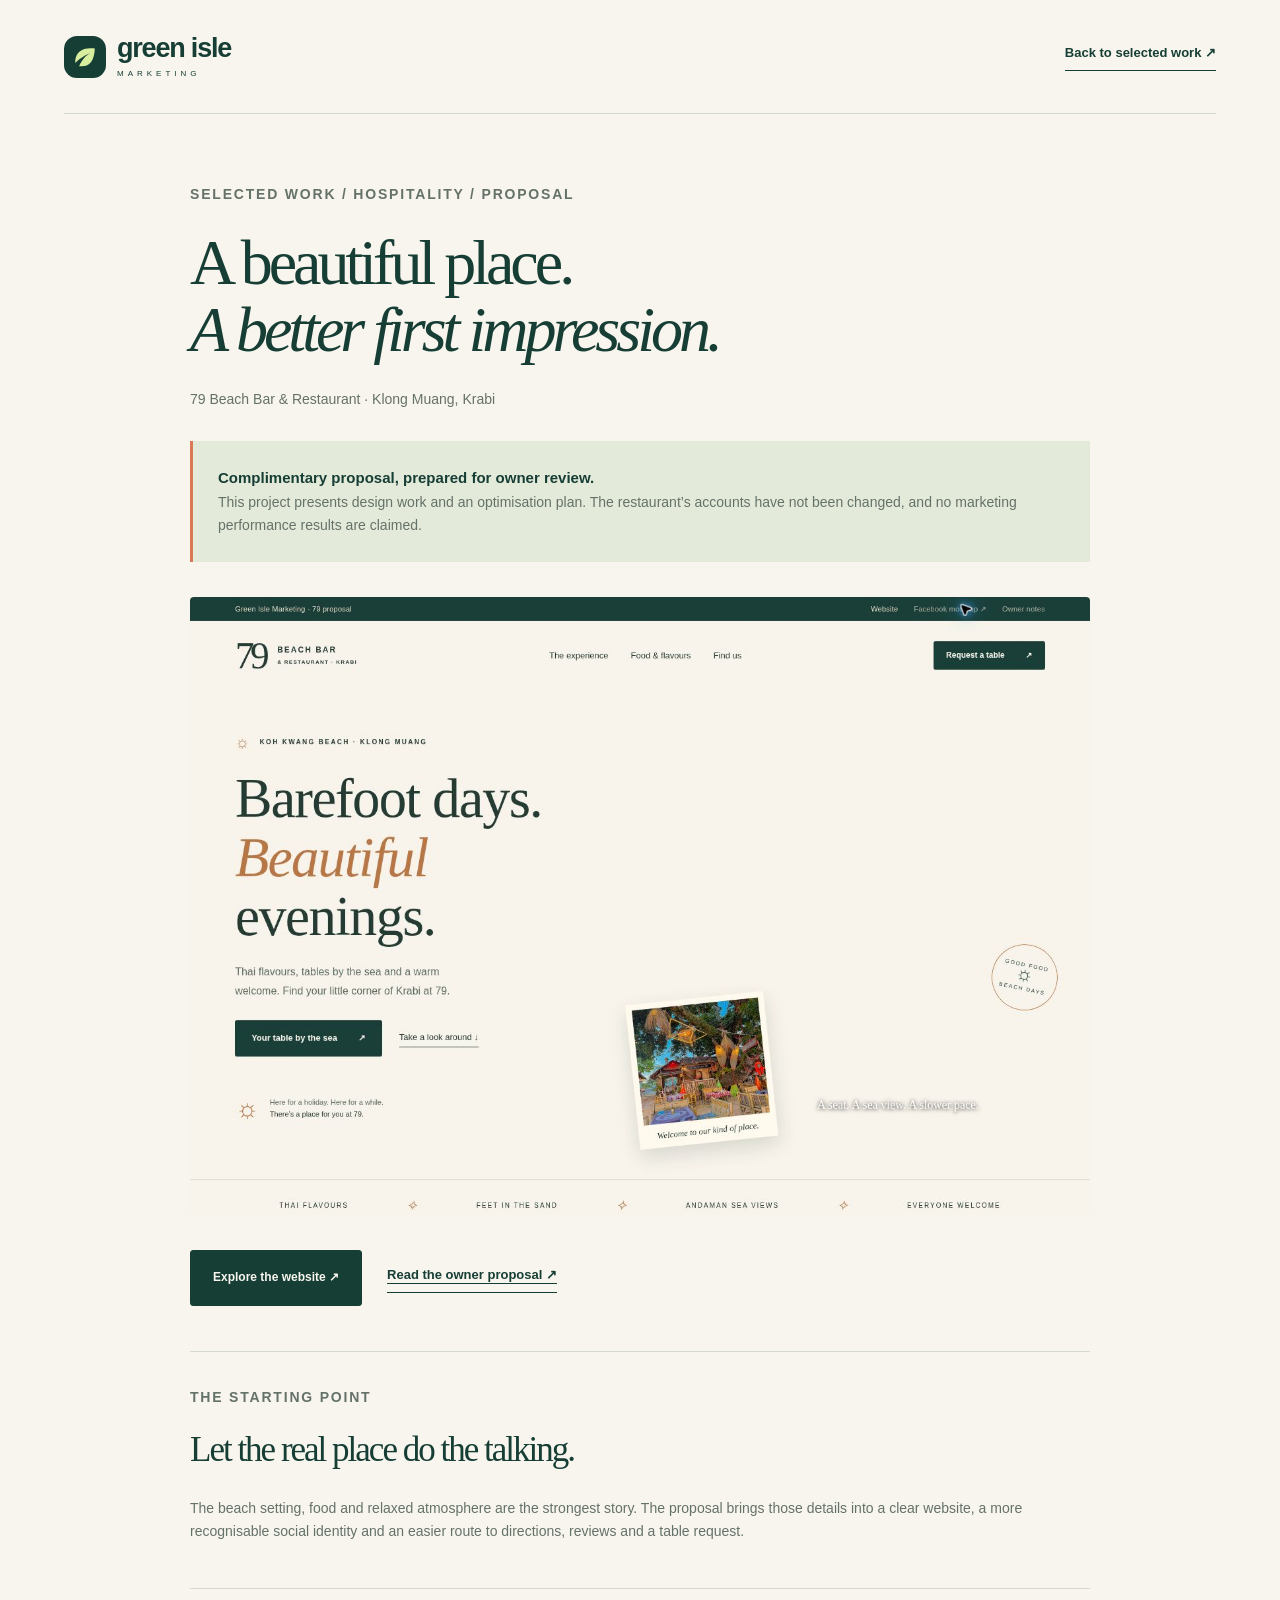
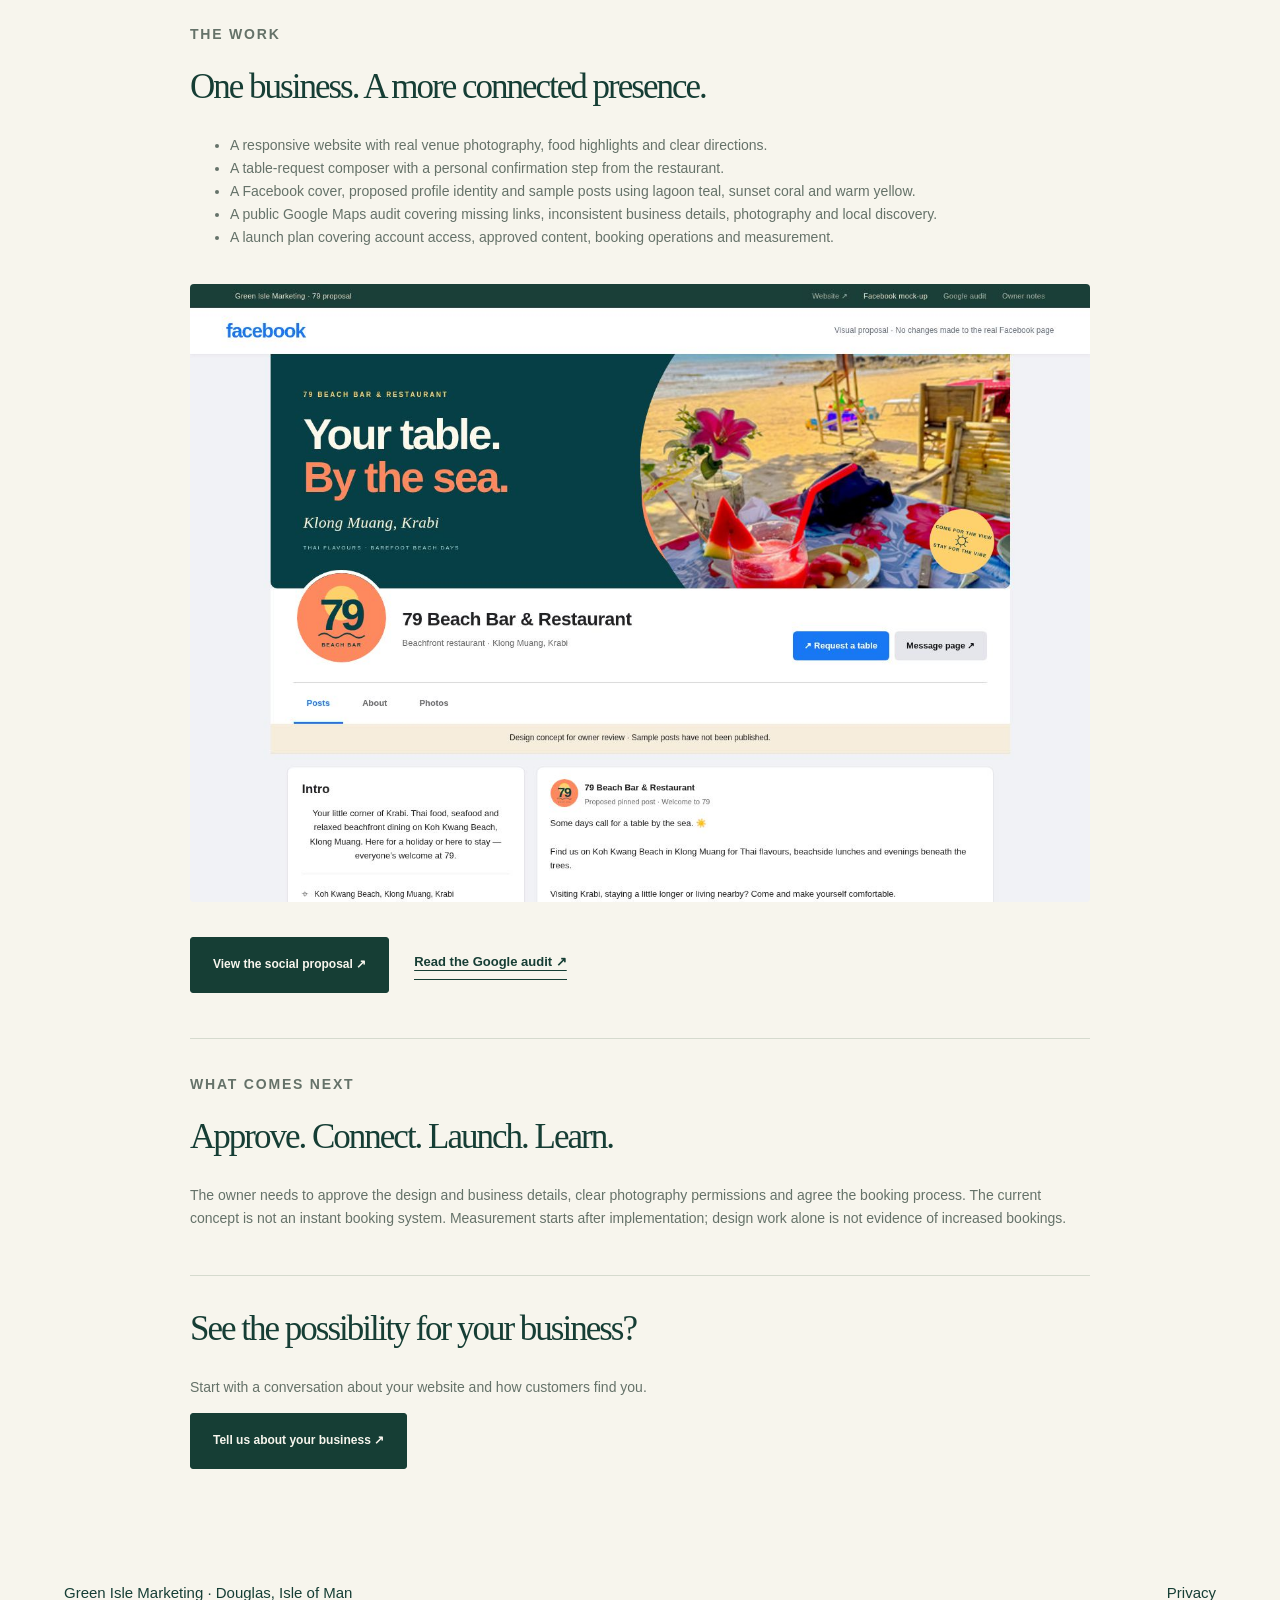
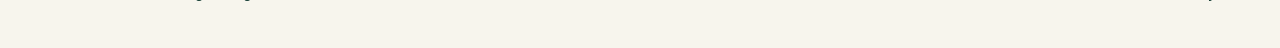
==== work/79-beach-bar/index.html @ 3f42dbac "Add Green Isle Marketing website, portfolio and proposal demos" ====
<!doctype html><html lang="en-GB"><head><meta charset="utf-8"><meta name="viewport" content="width=device-width,initial-scale=1"><title>79 Beach Bar — Website & Marketing Proposal | Green Isle Marketing</title><meta name="description" content="A complimentary restaurant website and marketing proposal: website design, Facebook identity and Google Maps audit."><meta name="robots" content="noindex,follow"><link rel="icon" href="../../assets/mark.svg"><link rel="stylesheet" href="../../styles.css"></head><body><a class="skip" href="#main">Skip to content</a><header class="site-header shell"><a class="brand" href="../../index.html"><img src="../../assets/mark.svg" width="42" height="42" alt=""><span>green isle<small>MARKETING</small></span></a><a class="text-link" href="../../index.html#work">Back to selected work ↗</a></header><main id="main" class="shell document"><p class="eyebrow">SELECTED WORK / HOSPITALITY / PROPOSAL</p><h1>A beautiful place.<br><em>A better first impression.</em></h1><p>79 Beach Bar & Restaurant · Klong Muang, Krabi</p><div class="case-banner"><strong>Complimentary proposal, prepared for owner review.</strong><p>This project presents design work and an optimisation plan. The restaurant’s accounts have not been changed, and no marketing performance results are claimed.</p></div><img class="case-image" src="../../assets/79-website.jpg" alt="79 Beach Bar website design" width="1363" height="936"><div class="actions"><a class="btn" href="../../proposals/79-beach-bar/">Explore the website ↗</a><a class="text-link" href="../../proposals/79-beach-bar/proposal.html">Read the owner proposal ↗</a></div><section><p class="eyebrow">THE STARTING POINT</p><h2>Let the real place do the talking.</h2><p>The beach setting, food and relaxed atmosphere are the strongest story. The proposal brings those details into a clear website, a more recognisable social identity and an easier route to directions, reviews and a table request.</p></section><section><p class="eyebrow">THE WORK</p><h2>One business. A more connected presence.</h2><ul><li>A responsive website with real venue photography, food highlights and clear directions.</li><li>A table-request composer with a personal confirmation step from the restaurant.</li><li>A Facebook cover, proposed profile identity and sample posts using lagoon teal, sunset coral and warm yellow.</li><li>A public Google Maps audit covering missing links, inconsistent business details, photography and local discovery.</li><li>A launch plan covering account access, approved content, booking operations and measurement.</li></ul><img class="case-image" src="../../assets/79-social.jpg" alt="Facebook page design proposal in teal, coral and yellow" width="1363" height="936"><div class="actions"><a class="btn" href="../../proposals/79-beach-bar/facebook.html">View the social proposal ↗</a><a class="text-link" href="../../proposals/79-beach-bar/google-audit.html">Read the Google audit ↗</a></div></section><section><p class="eyebrow">WHAT COMES NEXT</p><h2>Approve. Connect. Launch. Learn.</h2><p>The owner needs to approve the design and business details, clear photography permissions and agree the booking process. The current concept is not an instant booking system. Measurement starts after implementation; design work alone is not evidence of increased bookings.</p></section><section><h2>See the possibility for your business?</h2><p>Start with a conversation about your website and how customers find you.</p><a class="btn" href="../../index.html#contact">Tell us about your business ↗</a></section></main><footer class="footer shell"><span>Green Isle Marketing · Douglas, Isle of Man</span><a href="../../privacy.html">Privacy</a></footer></body></html>
---- styles.css ----
:root{--green:#163e35;--dark:#10352e;--cream:#f7f5ed;--lime:#d9ed9e;--muted:#657269;--line:#d5dace;--orange:#db7957}*{box-sizing:border-box}html{scroll-behavior:smooth;scroll-padding-top:30px}body{margin:0;background:var(--cream);color:var(--green);font:15px/1.65 Arial,Helvetica,sans-serif}a{color:inherit;text-decoration:none}button,input,select,textarea{font:inherit}img{display:block;max-width:100%;height:auto}button,a,input,textarea,select{ -webkit-tap-highlight-color:transparent}a:focus-visible,button:focus-visible{outline:3px solid var(--orange);outline-offset:5px}h1,h2,h3,p{margin-top:0}h1,h2,h3{line-height:1.05;font-weight:400;letter-spacing:-2px}h1,h2,h3,em{font-family:Georgia,'Times New Roman',serif}em{font-weight:400}h1{font-size:clamp(58px,5.4vw,86px);margin-bottom:25px;letter-spacing:-4px}h2{font-size:clamp(40px,4vw,61px);margin-bottom:28px}h3{font-size:38px;letter-spacing:-1.2px}.shell{width:min(1240px,90%);margin-inline:auto}.section{padding-block:100px}.eyebrow{font:700 10px/1.5 Arial,sans-serif;letter-spacing:1.8px;margin-bottom:24px}.btn{display:inline-flex;align-items:center;justify-content:space-between;gap:26px;padding:17px 22px;background:var(--green);color:var(--cream);border:1px solid var(--green);border-radius:3px;font-size:12px;font-weight:700;transition:background .2s,transform .2s;cursor:pointer}.btn:hover{background:#28594c;transform:translateY(-2px)}.btn.small{padding:12px 18px}.btn.lime{background:var(--lime);color:var(--green);border-color:var(--lime)}.btn.lime:hover{background:#e6f6bb}.text-link{display:inline-block;font-size:13px;font-weight:600;border-bottom:1px solid currentColor;padding-bottom:7px}.brand{display:flex;gap:11px;align-items:center}.brand>span{font:700 27px/.9 Arial,sans-serif;letter-spacing:-1.2px}.brand small{display:block;font-size:8px;letter-spacing:4px;margin-top:9px;font-weight:400}.site-header{min-height:114px;display:flex;align-items:center;justify-content:space-between;border-bottom:1px solid var(--line)}.site-header nav{display:flex;gap:30px;align-items:center;font-size:12px}.site-header nav>a:not(.btn):hover{text-decoration:underline;text-underline-offset:5px}.menu-toggle{display:none}.hero{display:grid;grid-template-columns:1.05fr 1fr;gap:38px;align-items:center;padding-top:68px;padding-bottom:90px;min-height:690px}.dot{display:inline-block;width:7px;height:7px;border-radius:50%;background:var(--orange);margin-right:7px}.hero .eyebrow{font-size:9px;letter-spacing:1.5px}.hero h1 em{color:#59754a}.period{color:var(--orange)}.hero-lead{font-size:16px;color:var(--muted);line-height:1.8;margin-bottom:28px}.actions{display:flex;align-items:center;gap:25px;flex-wrap:wrap}.hero-foot{font-size:10px;color:var(--muted);margin:25px 0 0}.hero-art{position:relative;height:490px;background:#e0e6d6;border-radius:180px 6px 6px 6px;padding:26px 22px}.art-top{display:flex;justify-content:end;gap:35px;font-size:7px;letter-spacing:1px;margin:2px 0 40px}.browser-frame{display:block;border-radius:7px;overflow:hidden;background:#fff;box-shadow:0 20px 55px #143c3320}.browser-chrome{height:26px;background:white;padding:9px;display:flex;align-items:center;gap:4px}.browser-chrome i{height:4px;width:4px;border-radius:50%;background:#d9ded8}.browser-chrome span{font-size:6px;color:#617168;margin-left:15px;flex:1}.browser-chrome b{font-size:8px}.hero-screen{transform:rotate(-4deg);margin-left:-30px;width:calc(100% + 10px);position:relative;z-index:1}.hero-screen>img{width:100%;height:auto}.social-preview{position:absolute;right:-18px;bottom:4px;width:57%;background:#fff;padding:7px;box-shadow:0 12px 35px #123b3326;transform:rotate(6deg);z-index:2}.social-preview img{width:100%}.social-preview span{display:block;font-size:8px;text-align:center;padding:8px 0 4px}.art-note{position:absolute;bottom:23px;left:20px}.art-note>span{font-size:7px;letter-spacing:1.4px}.art-note p{font:italic 19px/1.2 Georgia,serif;margin:9px 0 0}.sunburst{position:absolute;top:-22px;right:24px;font-size:69px;line-height:1;color:var(--orange);z-index:3}.principles{border-block:1px solid var(--line)}.principles .shell{display:flex;align-items:center;justify-content:space-between;gap:15px;padding:24px 0;font-size:12px}.principles i{color:var(--orange);font-size:22px;font-style:normal}.intro{display:grid;grid-template-columns:.4fr 1fr;gap:50px}.intro h2{font-size:47px}.intro>div>p{max-width:650px;color:var(--muted);font-size:15px;margin-bottom:25px}.work{background:#e9eddf}.section-heading{display:flex;align-items:end;justify-content:space-between;margin-bottom:48px;gap:25px}.section-heading h2{margin-bottom:0}.section-heading>p{font-size:13px;color:var(--muted);margin:0}.featured-work,.secondary-work{display:grid;grid-template-columns:1.22fr 1fr;align-items:center;gap:65px}.work-visual{background:#d3dcca;padding:52px 25px 32px;position:relative;border-radius:5px;overflow:hidden}.work-visual>img{box-shadow:0 12px 30px #163e351a;transform:rotate(-3deg);transition:transform .25s}.work-visual:hover img{transform:rotate(0)}.project-label{position:absolute;top:20px;left:25px;font-size:8px;letter-spacing:1.4px}.round-arrow{display:flex;position:absolute;bottom:20px;right:20px;width:48px;height:48px;border-radius:50%;align-items:center;justify-content:center;background:var(--green);color:white;font-size:23px}.work-copy .eyebrow{font-size:9px;margin-bottom:22px}.work-copy p:not(.eyebrow){font-size:14px;color:var(--muted)}.tags{display:flex;gap:7px;flex-wrap:wrap;margin:22px 0}.tags span{font-size:9px;border:1px solid #bfcab6;padding:5px 9px;border-radius:20px}.work-copy small{display:block;margin-top:20px;font-size:10px;color:var(--muted);line-height:1.7}.secondary-work{border-top:1px solid #cad4c0;padding-top:55px;margin-top:60px}.solar-poster{min-height:330px;background:#142b3d;color:#fff8df;padding:35px;border-radius:4px;position:relative;overflow:hidden}.solar-poster>span{font-size:8px;letter-spacing:2px;color:#d4dfae}.solar-poster h3{font-size:52px;margin:35px 0}.solar-poster em{color:#d7e992}.solar-line{display:flex;align-items:center;gap:18px;border-top:1px solid #ffffff35;padding-top:15px}.solar-line>span{font-size:40px;color:#d7e992}.solar-line b{font-size:12px}.solar-line p{font-size:10px;color:#c7d2d9;margin:5px 0}.services{display:grid;grid-template-columns:.9fr 1.2fr;gap:80px}.service-heading>p:not(.eyebrow){font-size:14px;color:var(--muted);margin-bottom:27px}.service-heading h2{font-size:49px}.service-list details{border-top:1px solid var(--line);padding:26px 0}.service-list details:last-child{border-bottom:1px solid var(--line)}summary{cursor:pointer;list-style:none;display:flex;align-items:center;gap:18px}summary::-webkit-details-marker{display:none}.service-list summary>span{font-size:9px;color:var(--muted)}summary h3{font:400 25px/1.25 Georgia,serif;letter-spacing:-.5px;margin:0;flex:1}summary b{font-size:24px;font-weight:400;transition:transform .2s}details[open]>summary>b{transform:rotate(45deg)}.service-list details>div{margin:22px 0 0 34px}.service-list p,.service-list li{font-size:13px;color:var(--muted)}.service-list ul{padding-left:16px;line-height:2}.fine{font-size:10px!important}.approach{background:var(--green);color:var(--cream)}.approach .eyebrow{color:var(--lime)}.approach h2 em{color:var(--lime)}.approach .section-heading>p{color:#c1d0c6}.steps{display:grid;grid-template-columns:repeat(4,1fr);gap:35px;margin-top:70px}.steps article{border-top:1px solid #829b8d;padding-top:25px}.steps span{font-size:9px;letter-spacing:1.5px;color:var(--lime)}.steps h3{font-size:26px;letter-spacing:-.5px;margin:23px 0 18px}.steps p{font-size:12px;color:#c1d0c6}.about{display:grid;grid-template-columns:1fr 1fr;gap:100px}.about h2{font-size:52px}.about .large-copy{font:26px/1.35 Georgia,serif;color:var(--green)}.about p{color:var(--muted);font-size:14px}.location{margin-top:30px;border-top:1px solid var(--line);padding-top:25px;display:flex;gap:20px;align-items:center}.location>span{font-size:35px}.location strong{font-size:12px}.location small{font-size:10px;display:block;margin-top:6px;color:var(--muted)}.faq{padding-top:0;display:grid;grid-template-columns:.4fr 1fr;gap:50px}.faq details{padding:21px 0;border-top:1px solid var(--line)}.faq summary{font-size:15px;justify-content:space-between}.faq details p{font-size:13px;color:var(--muted);max-width:680px;margin:15px 0 0}.contact{background:#10352e;color:var(--cream)}.contact-grid{display:grid;grid-template-columns:1fr 1fr;gap:85px}.contact h2{font-size:62px}.contact h2 em{color:var(--lime)}.contact-grid>div>p:not(.eyebrow){max-width:350px;font-size:14px;color:#b7cbbd}.contact-email{font-size:16px;border-bottom:1px solid #b7cbbd;padding-bottom:7px;display:inline-block;margin:10px 0 25px}.contact .contact-location{font-size:11px!important}.contact form{display:grid;grid-template-columns:1fr 1fr;gap:20px 18px;align-content:start}.contact label{font-size:11px;min-width:0}.contact label>span{color:#b7cbbd;font-size:9px}.contact input,.contact select,.contact textarea{width:100%;display:block;background:#ffffff08;color:#fff;border:1px solid #57746a;border-radius:3px;padding:12px;margin-top:8px;font-size:13px;min-width:0}.contact input:focus,.contact textarea:focus,.contact select:focus{outline:2px solid var(--lime);outline-offset:2px}.contact input::placeholder,.contact textarea::placeholder{color:#b7cbbd}.contact select option{background:var(--green)}.contact textarea{resize:vertical}.full{grid-column:1/-1}.form-note{font-size:10px;color:#b7cbbd;margin:0}.form-note a{text-decoration:underline}.footer{padding-block:42px;display:flex;justify-content:space-between;align-items:center;gap:20px}.footer>p{font-size:12px;color:var(--muted);margin:0}.footer>div{font-size:10px;display:flex;gap:15px;flex-wrap:wrap;justify-content:end}.footer>div>span{flex-basis:100%;text-align:right;color:var(--muted)}dialog{border:0;border-radius:7px;padding:38px;max-width:600px;width:calc(100% - 30px);color:var(--green);background:var(--cream);max-height:90vh;box-shadow:0 20px 70px #0005}dialog::backdrop{background:#10352ecc}dialog h2{font-size:38px}dialog p{font-size:13px}dialog pre{white-space:pre-wrap;overflow-wrap:anywhere;font:12px/1.6 Arial,sans-serif;background:#e7ebdf;padding:18px;max-height:36vh;overflow:auto}.close{position:absolute;right:12px;top:8px;font-size:28px;background:none;border:0;color:var(--green);cursor:pointer}.copy{border:0;border-bottom:1px solid var(--green);padding:8px 0;background:none;color:var(--green);font-size:12px;margin-left:20px;cursor:pointer}.skip{position:absolute;left:10px;top:-100px;background:var(--green);color:white;padding:10px;z-index:10}.skip:focus{top:10px}.document{max-width:900px;padding-block:70px}.document h1{font-size:64px}.document h2{font-size:35px}.document p,.document li{font-size:14px;color:var(--muted)}.document section{margin-top:45px;padding-top:35px;border-top:1px solid var(--line)}.document .case-image{border-radius:4px;margin:35px 0}.document .actions{margin:30px 0}.document a:not(.btn){text-decoration:underline;text-underline-offset:4px}.document .case-banner{background:#e4eada;padding:25px;border-left:3px solid var(--orange);margin:30px 0}.document .case-banner p:last-child{margin:0}
@media(min-width:1500px){.hero{padding-top:90px;padding-bottom:110px}.hero-art{height:515px}}@media(max-width:1000px){.hero{gap:25px}.hero-art{height:410px}.hero h1{font-size:65px}.art-note p{font-size:15px}.social-preview{bottom:15px}.services,.about,.contact-grid{gap:40px}.featured-work,.secondary-work{gap:35px}.steps{gap:22px}.hero .actions{gap:15px}.hero .btn{font-size:11px;padding:15px}.solar-poster h3{font-size:43px}.site-header nav{gap:20px}}@media(max-width:760px){.shell{width:88%}.section{padding-block:65px}.site-header{min-height:88px;position:relative}.brand>span{font-size:24px}.brand img{width:36px;height:36px}.brand small{font-size:7px;letter-spacing:3px}.menu-toggle{display:flex;align-items:center;gap:14px;background:none;border:1px solid var(--line);border-radius:3px;padding:8px 10px;color:var(--green);font-size:11px}.site-header nav{display:none;position:absolute;top:80px;left:0;right:0;flex-direction:column;background:var(--cream);z-index:10;padding:25px;box-shadow:0 15px 25px #0002;align-items:stretch;gap:20px}.site-header nav.open{display:flex}.hero{grid-template-columns:1fr;gap:50px;padding-top:38px;padding-bottom:65px}.hero h1{font-size:clamp(52px,10vw,72px);letter-spacing:-2.8px}.hero .eyebrow{font-size:8px;letter-spacing:1.2px}.hero-lead{font-size:14px}.hero .btn{font-size:11px;padding:16px 18px}.hero .actions{gap:21px}.text-link{font-size:12px}.hero-foot{font-size:9px}.hero-art{height:390px;width:calc(100% - 8px);margin-left:8px;padding:22px 17px;border-top-left-radius:130px}.art-top{font-size:6px;gap:20px;margin-bottom:35px}.hero-screen{margin-left:-20px;width:calc(100% + 10px)}.social-preview{width:55%;right:-12px;bottom:12px}.art-note{bottom:28px;left:15px}.art-note>span{font-size:6px}.art-note p{font-size:17px}.sunburst{font-size:58px;right:15px}.principles .shell{flex-wrap:wrap;justify-content:center;font-size:10px;gap:9px 14px;padding:18px 0}.principles i{font-size:17px}.principles i:nth-of-type(2){display:none}.intro{display:block}.intro h2{font-size:37px}.intro>div>p{font-size:14px}.section-heading{align-items:start;flex-direction:column;gap:15px;margin-bottom:30px}.section-heading h2{font-size:45px}.section-heading>p{font-size:12px}.featured-work,.secondary-work{grid-template-columns:1fr;gap:30px}.work-visual{padding:45px 20px 25px}.work-copy h3{font-size:37px}.work-copy .eyebrow{margin-bottom:15px}.work-copy small{font-size:9px}.secondary-work{padding-top:35px;margin-top:40px}.solar-poster{min-height:285px;padding:28px}.solar-poster h3{font-size:43px}.services{grid-template-columns:1fr;gap:40px}.service-heading h2{font-size:43px}.service-list summary h3{font-size:24px}.service-list details{padding:22px 0}.steps{grid-template-columns:1fr 1fr;gap:26px;margin-top:40px}.steps h3{font-size:25px}.steps p{font-size:12px}.about{grid-template-columns:1fr;gap:15px}.about h2{font-size:44px}.about .large-copy{font-size:25px}.faq{display:block;padding-top:0}.faq summary{font-size:14px;gap:20px}.contact-grid{grid-template-columns:1fr;gap:35px}.contact h2{font-size:52px}.contact form{gap:18px 14px}.contact input,.contact textarea,.contact select{font-size:16px;padding:11px 9px}.footer{flex-wrap:wrap;padding-block:32px}.footer>p{font-size:10px}.footer>div{width:100%;justify-content:start;border-top:1px solid var(--line);padding-top:20px}.footer>div>span{text-align:left}dialog{padding:30px 22px}dialog h2{font-size:32px}.document{padding-block:45px}.document h1{font-size:47px;letter-spacing:-2px}.document h2{font-size:30px}.document .case-banner{padding:20px}}@media(max-width:390px){.hero-art{height:340px}.hero h1{font-size:50px}.art-note p{font-size:14px}.steps{gap:18px}.contact form{grid-template-columns:1fr}.full{grid-column:auto}.hero .actions{gap:16px}.hero .btn{font-size:10px}}@media(prefers-reduced-motion:reduce){html{scroll-behavior:auto}*{transition:none!important}}@media print{.menu-toggle,.site-header nav,dialog{display:none}.section{padding-block:35px}.hero-art{break-inside:avoid}}

.solar-work{background:#cfdbce}
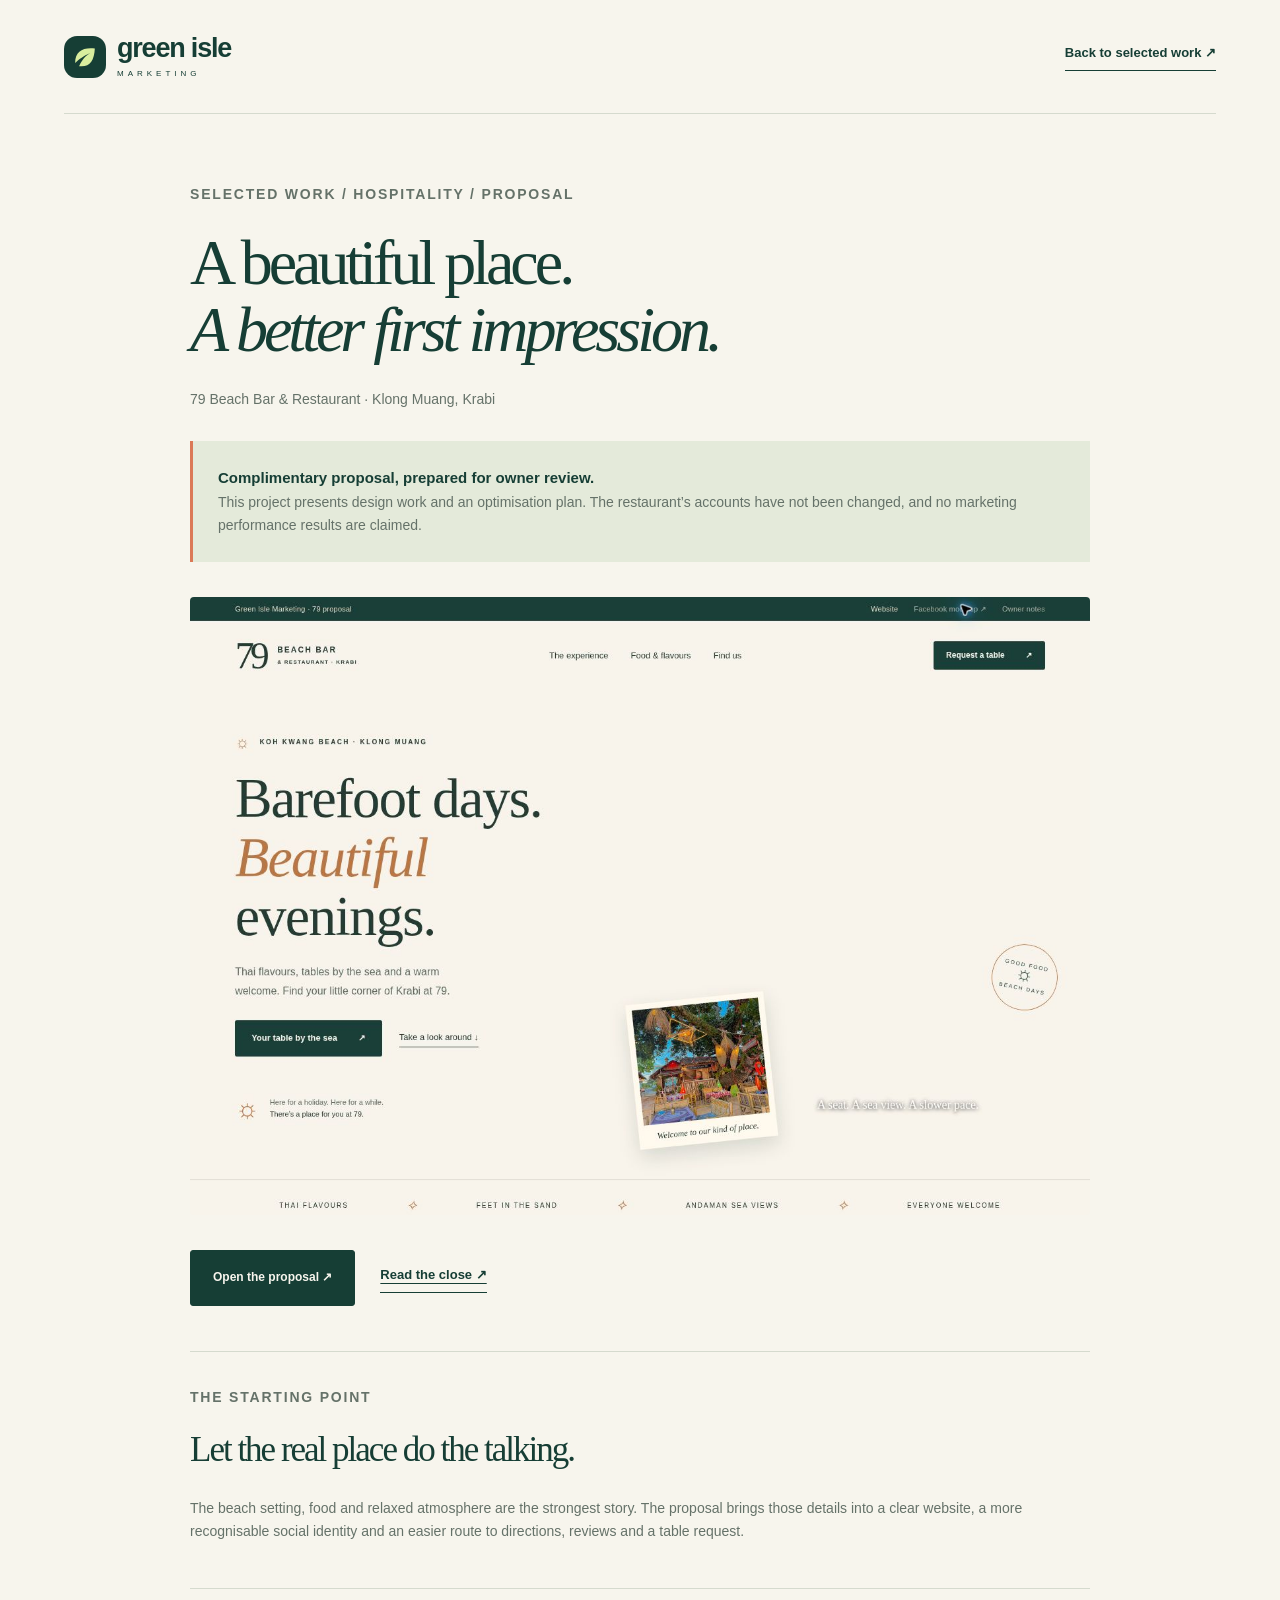
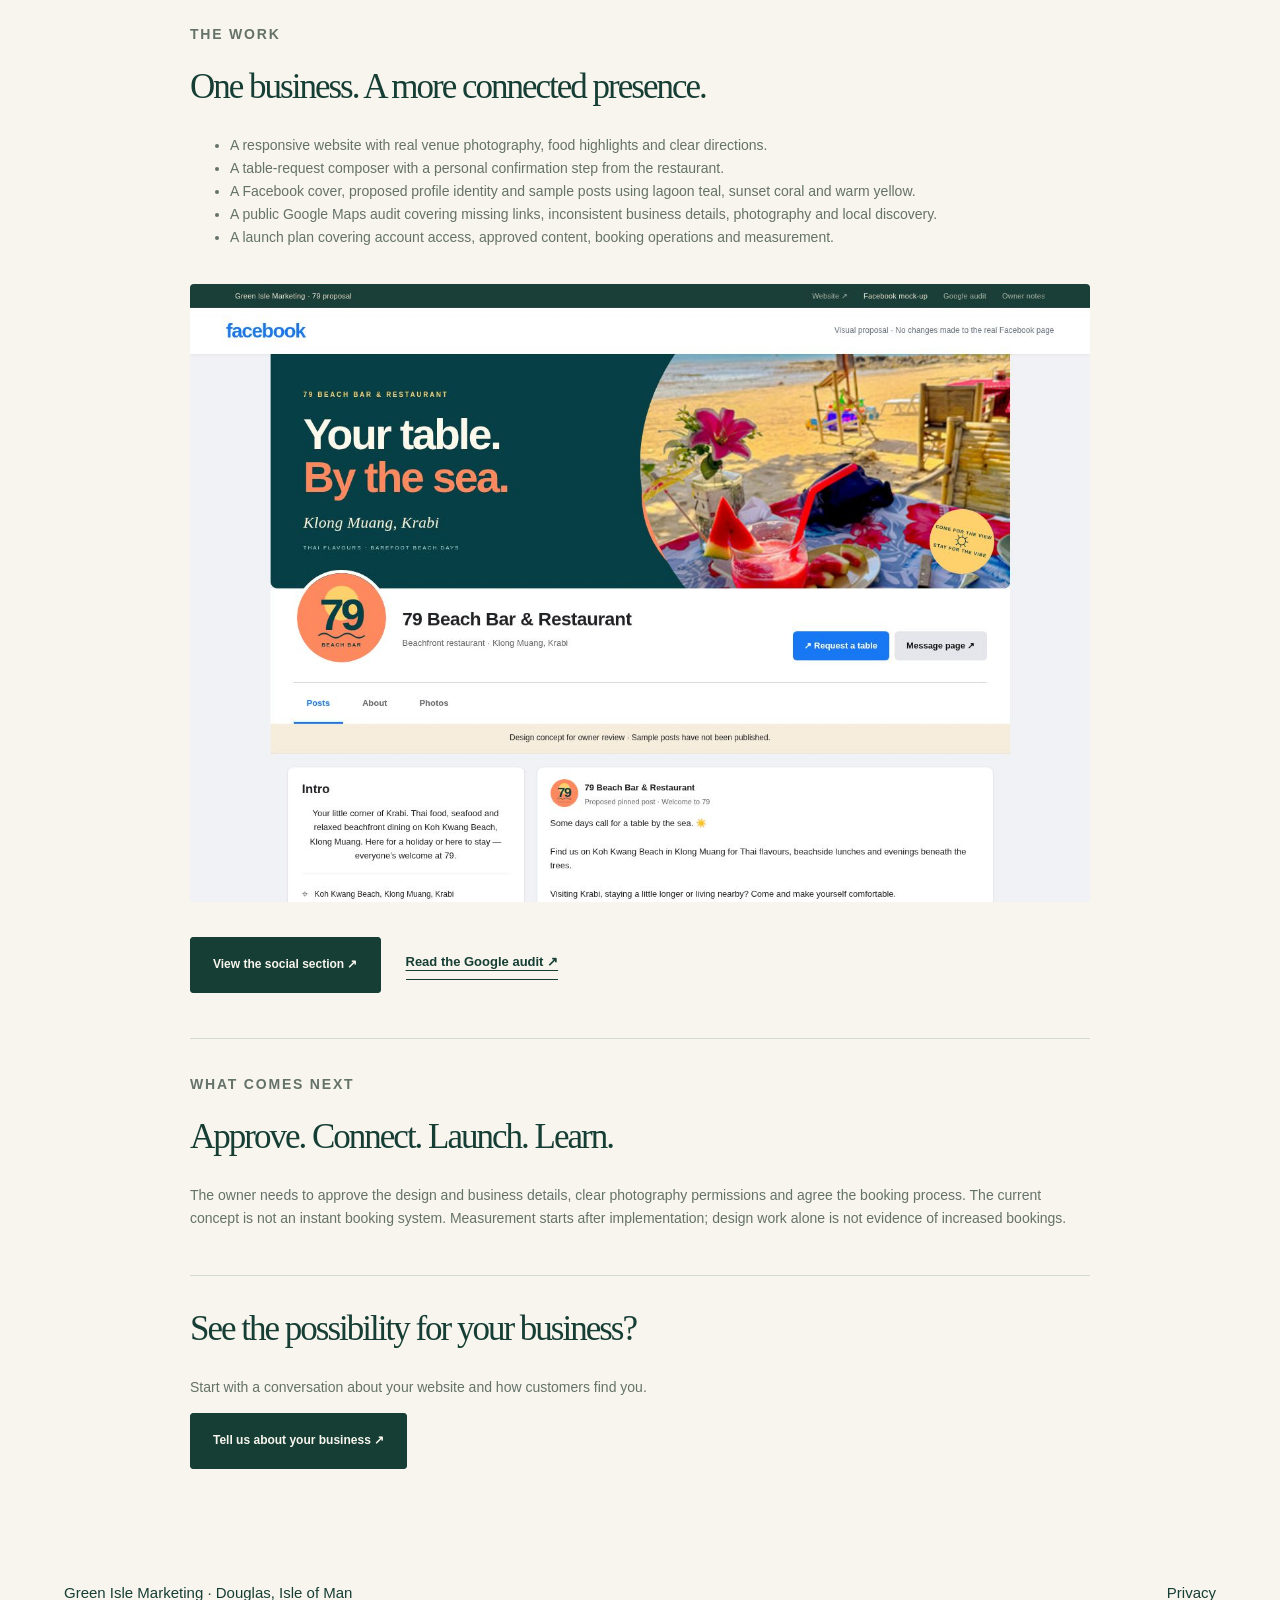
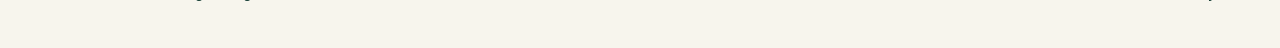
==== commit aed3f8e5: "Turn the 79 Beach Bar pack into one proposal for Don. Replace the split pages with a config-driven a" ====
--- a/work/79-beach-bar/index.html
+++ b/work/79-beach-bar/index.html
@@ -1 +1 @@
-<!doctype html><html lang="en-GB"><head><meta charset="utf-8"><meta name="viewport" content="width=device-width,initial-scale=1"><title>79 Beach Bar — Website & Marketing Proposal | Green Isle Marketing</title><meta name="description" content="A complimentary restaurant website and marketing proposal: website design, Facebook identity and Google Maps audit."><meta name="robots" content="noindex,follow"><link rel="icon" href="../../assets/mark.svg"><link rel="stylesheet" href="../../styles.css"></head><body><a class="skip" href="#main">Skip to content</a><header class="site-header shell"><a class="brand" href="../../index.html"><img src="../../assets/mark.svg" width="42" height="42" alt=""><span>green isle<small>MARKETING</small></span></a><a class="text-link" href="../../index.html#work">Back to selected work ↗</a></header><main id="main" class="shell document"><p class="eyebrow">SELECTED WORK / HOSPITALITY / PROPOSAL</p><h1>A beautiful place.<br><em>A better first impression.</em></h1><p>79 Beach Bar & Restaurant · Klong Muang, Krabi</p><div class="case-banner"><strong>Complimentary proposal, prepared for owner review.</strong><p>This project presents design work and an optimisation plan. The restaurant’s accounts have not been changed, and no marketing performance results are claimed.</p></div><img class="case-image" src="../../assets/79-website.jpg" alt="79 Beach Bar website design" width="1363" height="936"><div class="actions"><a class="btn" href="../../proposals/79-beach-bar/">Explore the website ↗</a><a class="text-link" href="../../proposals/79-beach-bar/proposal.html">Read the owner proposal ↗</a></div><section><p class="eyebrow">THE STARTING POINT</p><h2>Let the real place do the talking.</h2><p>The beach setting, food and relaxed atmosphere are the strongest story. The proposal brings those details into a clear website, a more recognisable social identity and an easier route to directions, reviews and a table request.</p></section><section><p class="eyebrow">THE WORK</p><h2>One business. A more connected presence.</h2><ul><li>A responsive website with real venue photography, food highlights and clear directions.</li><li>A table-request composer with a personal confirmation step from the restaurant.</li><li>A Facebook cover, proposed profile identity and sample posts using lagoon teal, sunset coral and warm yellow.</li><li>A public Google Maps audit covering missing links, inconsistent business details, photography and local discovery.</li><li>A launch plan covering account access, approved content, booking operations and measurement.</li></ul><img class="case-image" src="../../assets/79-social.jpg" alt="Facebook page design proposal in teal, coral and yellow" width="1363" height="936"><div class="actions"><a class="btn" href="../../proposals/79-beach-bar/facebook.html">View the social proposal ↗</a><a class="text-link" href="../../proposals/79-beach-bar/google-audit.html">Read the Google audit ↗</a></div></section><section><p class="eyebrow">WHAT COMES NEXT</p><h2>Approve. Connect. Launch. Learn.</h2><p>The owner needs to approve the design and business details, clear photography permissions and agree the booking process. The current concept is not an instant booking system. Measurement starts after implementation; design work alone is not evidence of increased bookings.</p></section><section><h2>See the possibility for your business?</h2><p>Start with a conversation about your website and how customers find you.</p><a class="btn" href="../../index.html#contact">Tell us about your business ↗</a></section></main><footer class="footer shell"><span>Green Isle Marketing · Douglas, Isle of Man</span><a href="../../privacy.html">Privacy</a></footer></body></html>+<!doctype html><html lang="en-GB"><head><meta charset="utf-8"><meta name="viewport" content="width=device-width,initial-scale=1"><title>79 Beach Bar — Website & Marketing Proposal | Green Isle Marketing</title><meta name="description" content="A complimentary restaurant website and marketing proposal: website design, Facebook identity and Google Maps audit."><meta name="robots" content="noindex,follow"><link rel="icon" href="../../assets/mark.svg"><link rel="stylesheet" href="../../styles.css"></head><body><a class="skip" href="#main">Skip to content</a><header class="site-header shell"><a class="brand" href="../../index.html"><img src="../../assets/mark.svg" width="42" height="42" alt=""><span>green isle<small>MARKETING</small></span></a><a class="text-link" href="../../index.html#work">Back to selected work ↗</a></header><main id="main" class="shell document"><p class="eyebrow">SELECTED WORK / HOSPITALITY / PROPOSAL</p><h1>A beautiful place.<br><em>A better first impression.</em></h1><p>79 Beach Bar & Restaurant · Klong Muang, Krabi</p><div class="case-banner"><strong>Complimentary proposal, prepared for owner review.</strong><p>This project presents design work and an optimisation plan. The restaurant’s accounts have not been changed, and no marketing performance results are claimed.</p></div><img class="case-image" src="../../assets/79-website.jpg" alt="79 Beach Bar website design" width="1363" height="936"><div class="actions"><a class="btn" href="../../proposals/79-beach-bar/">Open the proposal ↗</a><a class="text-link" href="../../proposals/79-beach-bar/#close">Read the close ↗</a></div><section><p class="eyebrow">THE STARTING POINT</p><h2>Let the real place do the talking.</h2><p>The beach setting, food and relaxed atmosphere are the strongest story. The proposal brings those details into a clear website, a more recognisable social identity and an easier route to directions, reviews and a table request.</p></section><section><p class="eyebrow">THE WORK</p><h2>One business. A more connected presence.</h2><ul><li>A responsive website with real venue photography, food highlights and clear directions.</li><li>A table-request composer with a personal confirmation step from the restaurant.</li><li>A Facebook cover, proposed profile identity and sample posts using lagoon teal, sunset coral and warm yellow.</li><li>A public Google Maps audit covering missing links, inconsistent business details, photography and local discovery.</li><li>A launch plan covering account access, approved content, booking operations and measurement.</li></ul><img class="case-image" src="../../assets/79-social.jpg" alt="Facebook page design proposal in teal, coral and yellow" width="1363" height="936"><div class="actions"><a class="btn" href="../../proposals/79-beach-bar/#facebook">View the social section ↗</a><a class="text-link" href="../../proposals/79-beach-bar/#google">Read the Google audit ↗</a></div></section><section><p class="eyebrow">WHAT COMES NEXT</p><h2>Approve. Connect. Launch. Learn.</h2><p>The owner needs to approve the design and business details, clear photography permissions and agree the booking process. The current concept is not an instant booking system. Measurement starts after implementation; design work alone is not evidence of increased bookings.</p></section><section><h2>See the possibility for your business?</h2><p>Start with a conversation about your website and how customers find you.</p><a class="btn" href="../../index.html#contact">Tell us about your business ↗</a></section></main><footer class="footer shell"><span>Green Isle Marketing · Douglas, Isle of Man</span><a href="../../privacy.html">Privacy</a></footer></body></html>
